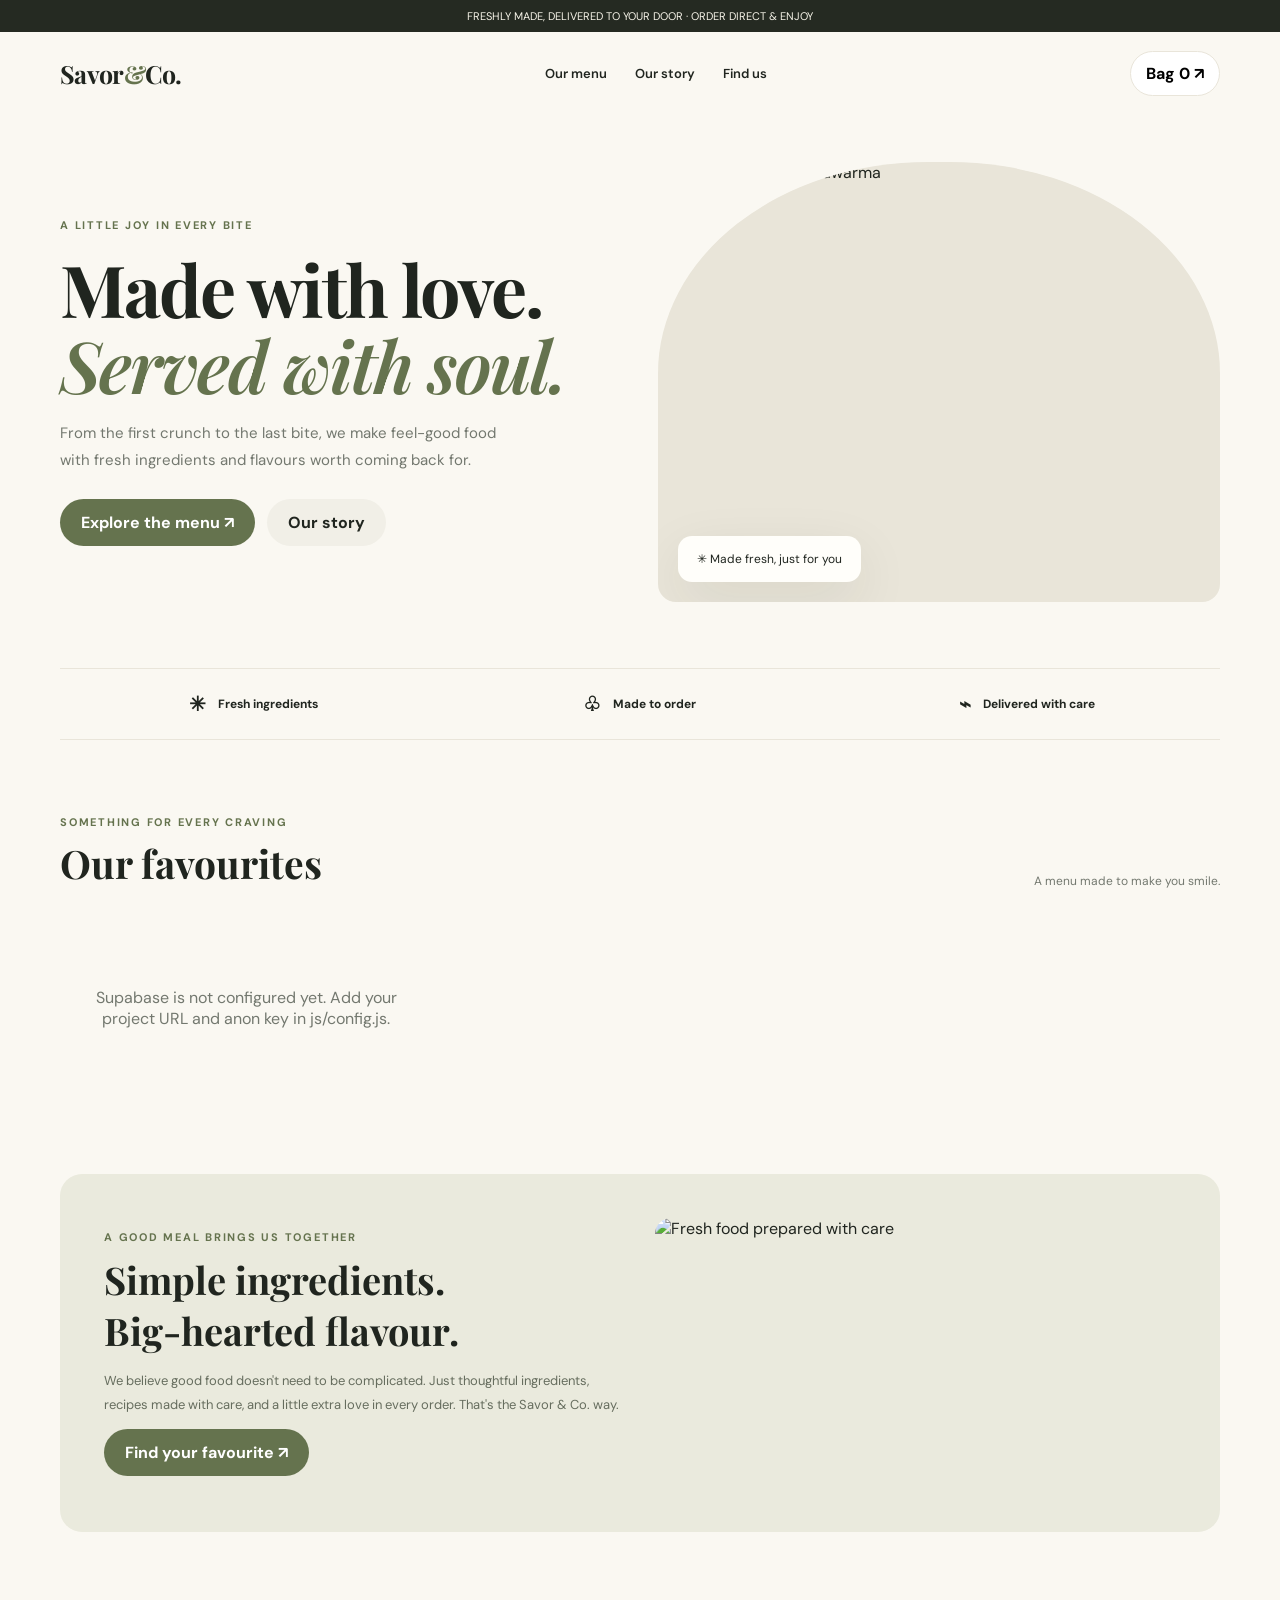
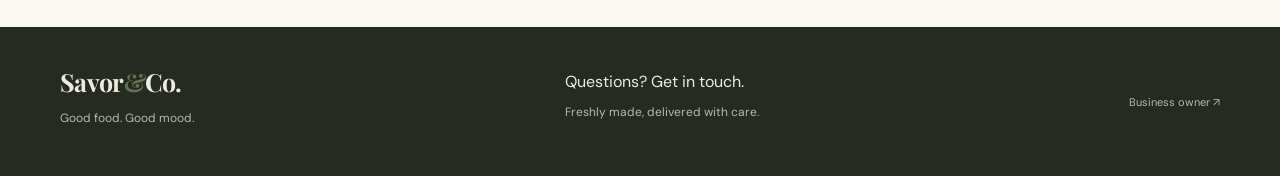
==== index.html @ 69ebbc9c "Initial commit - Savor and Co restaurant website" ====
<!doctype html>
<html lang="en">
<head>
  <meta charset="utf-8"><meta name="viewport" content="width=device-width,initial-scale=1">
  <meta name="theme-color" content="#faf8f2">
  <title>Savor & Co. — Good food. Good mood.</title>
  <link rel="preconnect" href="https://fonts.googleapis.com"><link rel="preconnect" href="https://fonts.gstatic.com" crossorigin>
  <link href="https://fonts.googleapis.com/css2?family=DM+Sans:wght@400;500;600;700&family=Playfair+Display:wght@600;700;800&display=swap" rel="stylesheet">
  <link rel="stylesheet" href="/styles.css">
  <script src="https://cdn.jsdelivr.net/npm/@supabase/supabase-js@2"></script>
  <script src="/js/config.js"></script><script defer src="/js/storefront.js"></script>
</head>
<body>
<div class="topbar">FRESHLY MADE, DELIVERED TO YOUR DOOR · ORDER DIRECT & ENJOY</div>
<header class="container nav">
  <a class="brand" href="/">Savor<span>&</span>Co.</a>
  <nav class="navlinks"><a href="#menu">Our menu</a><a href="#story">Our story</a><a href="#footer">Find us</a></nav>
  <div class="navright"><button class="cartbtn" id="cartOpen">Bag <span id="cartCount">0</span> ↗</button></div>
</header>
<main>
  <section class="container hero">
    <div><div class="eyebrow">A little joy in every bite</div><h1>Made with love.<br><em>Served with soul.</em></h1>
      <p>From the first crunch to the last bite, we make feel-good food with fresh ingredients and flavours worth coming back for.</p>
      <div class="hero-actions"><a href="#menu" class="btn btn-primary">Explore the menu ↗</a><a href="#story" class="btn btn-light">Our story</a></div>
    </div>
    <div class="hero-art"><img src="https://images.unsplash.com/photo-1529006557810-274b9b2fc783?w=1200&auto=format&fit=crop&q=90" alt="Freshly prepared shawarma"><div class="hero-note">✳ Made fresh, just for you</div></div>
  </section>
  <section class="container benefits"><div class="benefit"><b>✳</b><span>Fresh ingredients</span></div><div class="benefit"><b>♧</b><span>Made to order</span></div><div class="benefit"><b>⌁</b><span>Delivered with care</span></div></section>
  <section class="container" id="menu"><div class="sectionhead"><div><div class="eyebrow">Something for every craving</div><h2>Our favourites</h2></div><span class="muted small">A menu made to make you smile.</span></div>
    <div class="filters" id="filters"></div><div class="products" id="products"><div class="empty">Loading the menu…</div></div>
  </section>
  <section class="container about" id="story"><div><div class="eyebrow">A good meal brings us together</div><h2>Simple ingredients.<br>Big-hearted flavour.</h2><p>We believe good food doesn't need to be complicated. Just thoughtful ingredients, recipes made with care, and a little extra love in every order. That's the Savor & Co. way.</p><a href="#menu" class="btn btn-primary">Find your favourite ↗</a></div><img src="https://images.unsplash.com/photo-1555939594-58d7cb561ad1?w=1000&auto=format&fit=crop&q=85" alt="Fresh food prepared with care"></section>
</main>
<footer class="footer" id="footer"><div class="container footerinner"><div><a class="brand" href="/">Savor<span>&</span>Co.</a><p id="footTag">Good food. Good mood.</p></div><div><div id="footPhone">Questions? Get in touch.</div><p id="footAddress">Freshly made, delivered with care.</p></div><a class="owner-link" href="/owner/">Business owner ↗</a></div></footer>
<div class="drawerback" id="drawer"><aside class="drawer"><div class="drawerhead"><h2>Your bag <span id="drawerCount" class="muted tiny"></span></h2><button class="close" id="cartClose">×</button></div><div class="cartlines" id="cartLines"></div><div class="cartfoot"><div class="totalrow"><span>Subtotal</span><b id="subtotal">PKR 0</b></div><div class="totalrow"><span>Delivery</span><b id="delivery">PKR 150</b></div><div class="totalrow grand"><b>Total</b><b id="grand">PKR 150</b></div><button class="btn btn-primary checkout" id="checkoutBtn">Proceed to checkout →</button></div></aside></div>
<div class="modalback" id="checkoutModal"><div class="modal"><button class="close float-right" id="checkoutClose">×</button><div id="checkoutContent"><div class="eyebrow">Almost there</div><h2>Let's get it to you.</h2><p class="muted small">Add your delivery details to place your order.</p>
<form class="formgrid" id="checkoutForm"><div class="field"><label>Your name *</label><input name="name" required maxlength="100" placeholder="Full name"></div>
<div class="twocol"><div class="field"><label>Phone number *</label><input name="phone" required maxlength="40" placeholder="03XX XXXXXXX"></div><div class="field"><label>Email (optional)</label><input name="email" type="email" maxlength="160" placeholder="you@email.com"></div></div>
<div class="field"><label>Delivery address *</label><textarea name="address" rows="2" required maxlength="500" placeholder="House, street, area, city"></textarea></div>
<div class="field"><label>Delivery notes (optional)</label><input name="notes" maxlength="500" placeholder="Landmark or instructions"></div>
<div class="totalrow"><span>Payment</span><b>Cash on delivery</b></div><button class="btn btn-primary" id="placeOrder" type="submit">Place my order · <span id="checkoutTotal">PKR 0</span></button><div class="muted small" id="checkoutError" role="status"></div></form></div></div></div>
<div class="toast hidden" id="toast"></div>
</body></html>
---- styles.css ----
:root{--ink:#20251f;--muted:#73786f;--cream:#faf8f2;--paper:#fffefa;--olive:#65734e;--olive-dark:#465338;--orange:#d97945;--line:#e9e5da;--shadow:0 18px 55px rgba(40,42,32,.09);--sans:'DM Sans',sans-serif;--serif:'Playfair Display',serif}
*{box-sizing:border-box}html{scroll-behavior:smooth}body{margin:0;background:var(--cream);color:var(--ink);font-family:var(--sans)}button,input,textarea,select{font:inherit}button{cursor:pointer}a{color:inherit;text-decoration:none}.container{width:min(1160px,calc(100% - 44px));margin:auto}.eyebrow{text-transform:uppercase;letter-spacing:.16em;font-size:11px;font-weight:700;color:var(--olive)}.serif,.brand,h1,h2,h3{font-family:var(--serif)}.brand{font-weight:700;font-size:25px;letter-spacing:-.7px}.brand span{color:var(--olive)}.muted{color:var(--muted)}.small{font-size:12px}.tiny{font-size:11px}.btn{border:0;border-radius:999px;padding:13px 21px;font-weight:700;display:inline-flex;align-items:center;justify-content:center;gap:9px;transition:.2s}.btn-primary{background:var(--olive);color:white}.btn-primary:hover{background:var(--olive-dark);transform:translateY(-1px)}.btn-light{background:#f1efe7;color:var(--ink)}.hidden{display:none!important}.topbar{background:#252a22;color:#f7f4e9;font-size:11px;text-align:center;padding:9px}.nav{height:82px;display:flex;align-items:center;justify-content:space-between}.navlinks{display:flex;gap:28px;font-size:13px;font-weight:600}.navright{display:flex;align-items:center;gap:12px}.cartbtn{border:1px solid var(--line);background:white;border-radius:99px;padding:11px 15px;font-weight:700}.hero{display:grid;grid-template-columns:1fr 1fr;align-items:center;gap:35px;padding:48px 0 66px}.hero h1{font-size:clamp(45px,5.6vw,72px);line-height:1.06;letter-spacing:-2px;margin:18px 0}.hero h1 em{color:var(--olive);font-weight:600}.hero p{color:var(--muted);line-height:1.8;max-width:440px;font-size:15px}.hero-actions{display:flex;gap:12px;margin-top:25px}.hero-art{height:440px;border-radius:48% 48% 18px 18px;overflow:hidden;position:relative;background:#e9e5d9}.hero-art img{width:100%;height:100%;object-fit:cover}.hero-note{position:absolute;bottom:20px;left:20px;background:var(--paper);padding:15px 19px;border-radius:14px;box-shadow:var(--shadow);font-size:12px}.benefits{display:grid;grid-template-columns:repeat(3,1fr);border-block:1px solid var(--line);padding:22px 0;margin-bottom:75px}.benefit{display:flex;align-items:center;justify-content:center;gap:12px;font-size:12px;font-weight:700}.benefit b{font-size:20px}.sectionhead{display:flex;justify-content:space-between;align-items:end;margin-bottom:25px}.sectionhead h2{font-size:39px;margin:8px 0 0}.filters{display:flex;gap:8px;flex-wrap:wrap;margin-bottom:23px}.filter{border:1px solid var(--line);background:transparent;border-radius:99px;padding:9px 16px;font-size:12px;font-weight:700}.filter.active{background:var(--olive);color:white;border-color:var(--olive)}.products{display:grid;grid-template-columns:repeat(3,1fr);gap:22px}.product{background:var(--paper);border:1px solid #eeeae0;border-radius:18px;overflow:hidden;transition:.25s}.product:hover{transform:translateY(-5px);box-shadow:var(--shadow)}.product-img{height:218px;position:relative;background:#eae6db}.product-img img{width:100%;height:100%;object-fit:cover}.pill{position:absolute;top:13px;left:13px;background:var(--paper);border-radius:99px;padding:6px 11px;font-size:11px;font-weight:700}.product-info{padding:18px}.product-info h3{font-size:20px;margin:0 0 8px}.product-info p{font-size:12px;color:var(--muted);line-height:1.6;min-height:40px;margin:0 0 17px}.product-bottom{display:flex;justify-content:space-between;align-items:center}.price{font-weight:700;color:var(--olive-dark)}.add{width:38px;height:38px;border:0;border-radius:50%;background:var(--olive);color:white;font-size:22px}.about{margin:95px auto;background:#eaeadd;border-radius:22px;padding:44px;display:grid;grid-template-columns:1fr 1fr;gap:30px;align-items:center}.about h2{font-size:38px;margin:10px 0}.about p{color:#666d5e;line-height:1.8;font-size:13px}.about img{width:100%;height:270px;object-fit:cover;border-radius:16px}.footer{background:#252a22;color:#eeeadd;padding:38px 0;margin-top:75px}.footerinner{display:flex;justify-content:space-between;gap:20px;align-items:center}.footer p{font-size:12px;color:#b7b9ac}.owner-link{font-size:11px;color:#b7b9ac}.drawerback{position:fixed;inset:0;background:#171a1780;z-index:100;opacity:0;pointer-events:none;transition:.25s}.drawerback.open{opacity:1;pointer-events:auto}.drawer{position:absolute;right:0;top:0;height:100%;width:min(460px,100%);background:var(--paper);padding:25px;display:flex;flex-direction:column;transform:translateX(100%);transition:.25s}.drawerback.open .drawer{transform:translateX(0)}.drawerhead,.orderhead{display:flex;justify-content:space-between;align-items:center;gap:15px}.drawerhead{border-bottom:1px solid var(--line);padding-bottom:16px}.drawerhead h2{font-size:27px;margin:0}.close{border:0;background:#f0eee7;border-radius:50%;width:35px;height:35px;font-size:20px}.cartlines{overflow:auto;flex:1;padding:15px 0}.cartline{display:grid;grid-template-columns:1fr auto;gap:10px;padding:14px 0;border-bottom:1px solid var(--line)}.cartline strong{font:700 16px var(--serif)}.qty{display:flex;gap:10px;align-items:center}.qty button{border:1px solid var(--line);background:white;border-radius:50%;width:27px;height:27px}.cartfoot{border-top:1px solid var(--line);padding-top:16px}.totalrow{display:flex;justify-content:space-between;margin:9px 0;font-size:13px}.grand{font-size:16px}.checkout{margin-top:14px;width:100%}.modalback{position:fixed;inset:0;background:#171a1780;z-index:120;display:none;align-items:center;justify-content:center;padding:18px}.modalback.open{display:flex}.modal{background:var(--paper);border-radius:20px;padding:28px;width:min(540px,100%);max-height:90vh;overflow:auto}.modal h2{font-size:28px;margin:0 0 5px}.float-right{float:right}.formgrid{display:grid;gap:13px;margin-top:20px}.twocol{display:grid;grid-template-columns:1fr 1fr;gap:12px}.field{display:grid;gap:7px}.field label{font-size:12px;font-weight:700;color:#555b50}.field input,.field textarea,.field select{width:100%;border:1px solid var(--line);border-radius:12px;background:var(--paper);padding:12px 13px;outline:none;color:var(--ink)}.field input:focus,.field textarea:focus{border-color:var(--olive)}.success{text-align:center;padding:35px 10px}.check{font-size:46px;color:var(--olive)}.empty{text-align:center;color:var(--muted);padding:50px 10px}.empty b{display:block;color:var(--ink);font:700 22px var(--serif);margin-bottom:8px}.toast{position:fixed;bottom:22px;left:50%;transform:translateX(-50%);background:#252a22;color:white;padding:13px 20px;border-radius:999px;z-index:1000;box-shadow:var(--shadow);font-size:13px}
.login-wrap{min-height:100vh;display:grid;place-items:center;padding:20px}.login-card{width:min(420px,100%);background:var(--paper);padding:34px;border:1px solid var(--line);border-radius:20px;box-shadow:var(--shadow)}.login-card .brand{display:block;margin-bottom:35px}.login-card h1{font-size:38px;margin:8px 0}.error{color:#b23d32;font-size:12px}.shell{min-height:100vh;display:grid;grid-template-columns:245px 1fr}.side{background:#252a22;color:#eeeadd;padding:28px 20px;display:flex;flex-direction:column}.side .brand{padding:0 10px 35px}.side .brand span{color:#b9c39e}.side nav{display:grid;gap:6px}.side nav a{padding:12px 13px;border-radius:10px;font-size:13px;color:#d5d6cb}.side nav a.active,.side nav a:hover{background:#3b4335;color:white}.side small{margin-top:auto;padding:25px 10px;color:#aeb2a3;font-size:10px;line-height:1.8}.logout{margin-top:15px}.main{padding:35px clamp(20px,4vw,55px);overflow:hidden}.owner-top{display:flex;justify-content:space-between;align-items:center;margin-bottom:25px}.owner-top h1{font-size:32px;margin:7px 0}.notice{font-size:12px;color:var(--muted);line-height:1.7}.stats{display:grid;grid-template-columns:repeat(4,1fr);gap:14px;margin-bottom:22px}.stat,.panel{background:var(--paper);border:1px solid var(--line);border-radius:16px;padding:20px}.stat span{display:block;font-size:11px;color:var(--muted)}.stat b{display:block;font:700 30px var(--serif);margin-top:8px}.panel h2{font-size:25px;margin:8px 0 15px}.order{background:var(--paper);border:1px solid var(--line);border-radius:15px;padding:18px;margin:12px 0}.order h3{font-size:17px;margin:0}.order p{font-size:12px;line-height:1.8;color:var(--muted)}.status{background:#eef0e7;color:var(--olive-dark);padding:6px 10px;border-radius:99px;font-size:10px;text-transform:capitalize}.orderitems{font-size:12px;line-height:1.8;padding:10px 0;border-top:1px solid var(--line)}.orderfoot{display:flex;justify-content:space-between;align-items:center;border-top:1px solid var(--line);padding-top:12px}.orderfoot select{border:1px solid var(--line);border-radius:8px;padding:8px;background:white}.tabs{display:flex;gap:8px;flex-wrap:wrap;margin-bottom:15px}.tab{border:1px solid var(--line);background:transparent;border-radius:99px;padding:9px 15px;font-size:12px}.tab.active{background:var(--olive);color:white}.tablewrap{overflow:auto;margin-top:20px}.products-table{width:100%;border-collapse:collapse;font-size:12px;min-width:600px}.products-table th,.products-table td{text-align:left;padding:13px 10px;border-bottom:1px solid var(--line)}.products-table th{color:var(--muted);font-weight:600}.product-cell{display:flex;align-items:center;gap:10px}.thumb{width:44px;height:44px;object-fit:cover;border-radius:9px;background:#eee}.action{border:0;background:#eef0e7;color:var(--olive-dark);padding:7px 10px;border-radius:7px;margin-right:5px;font-size:11px}.action.danger{background:#f8e9e6;color:#a83f32}.settings-panel{max-width:680px}.checkrow{display:flex;gap:9px;font-size:12px;align-items:center}.settings-panel .formgrid{max-width:520px}
@media(max-width:760px){.container{width:min(100% - 30px,560px)}.nav{height:70px}.navlinks{display:none}.brand{font-size:22px}.hero{grid-template-columns:1fr;padding:28px 0 45px}.hero-art{height:320px;grid-row:1}.hero h1{font-size:51px}.benefits{margin-bottom:55px}.benefit{font-size:10px;gap:6px;text-align:center;flex-direction:column}.products{grid-template-columns:repeat(2,1fr);gap:12px}.product-img{height:150px}.product-info{padding:12px}.product-info h3{font-size:16px}.product-info p{font-size:11px}.about{grid-template-columns:1fr;padding:25px;margin:65px auto}.about img{height:200px}.sectionhead h2{font-size:31px}.footerinner{align-items:flex-start;flex-direction:column}.twocol{grid-template-columns:1fr}.shell{grid-template-columns:1fr}.side{padding:12px 15px}.side .brand{padding:4px 5px 12px}.side nav{display:flex;overflow:auto}.side nav a{white-space:nowrap;padding:9px}.side small{display:none}.main{padding:20px 15px}.stats{grid-template-columns:repeat(2,1fr)}.owner-top h1{font-size:26px}.settings-panel{padding:16px}}
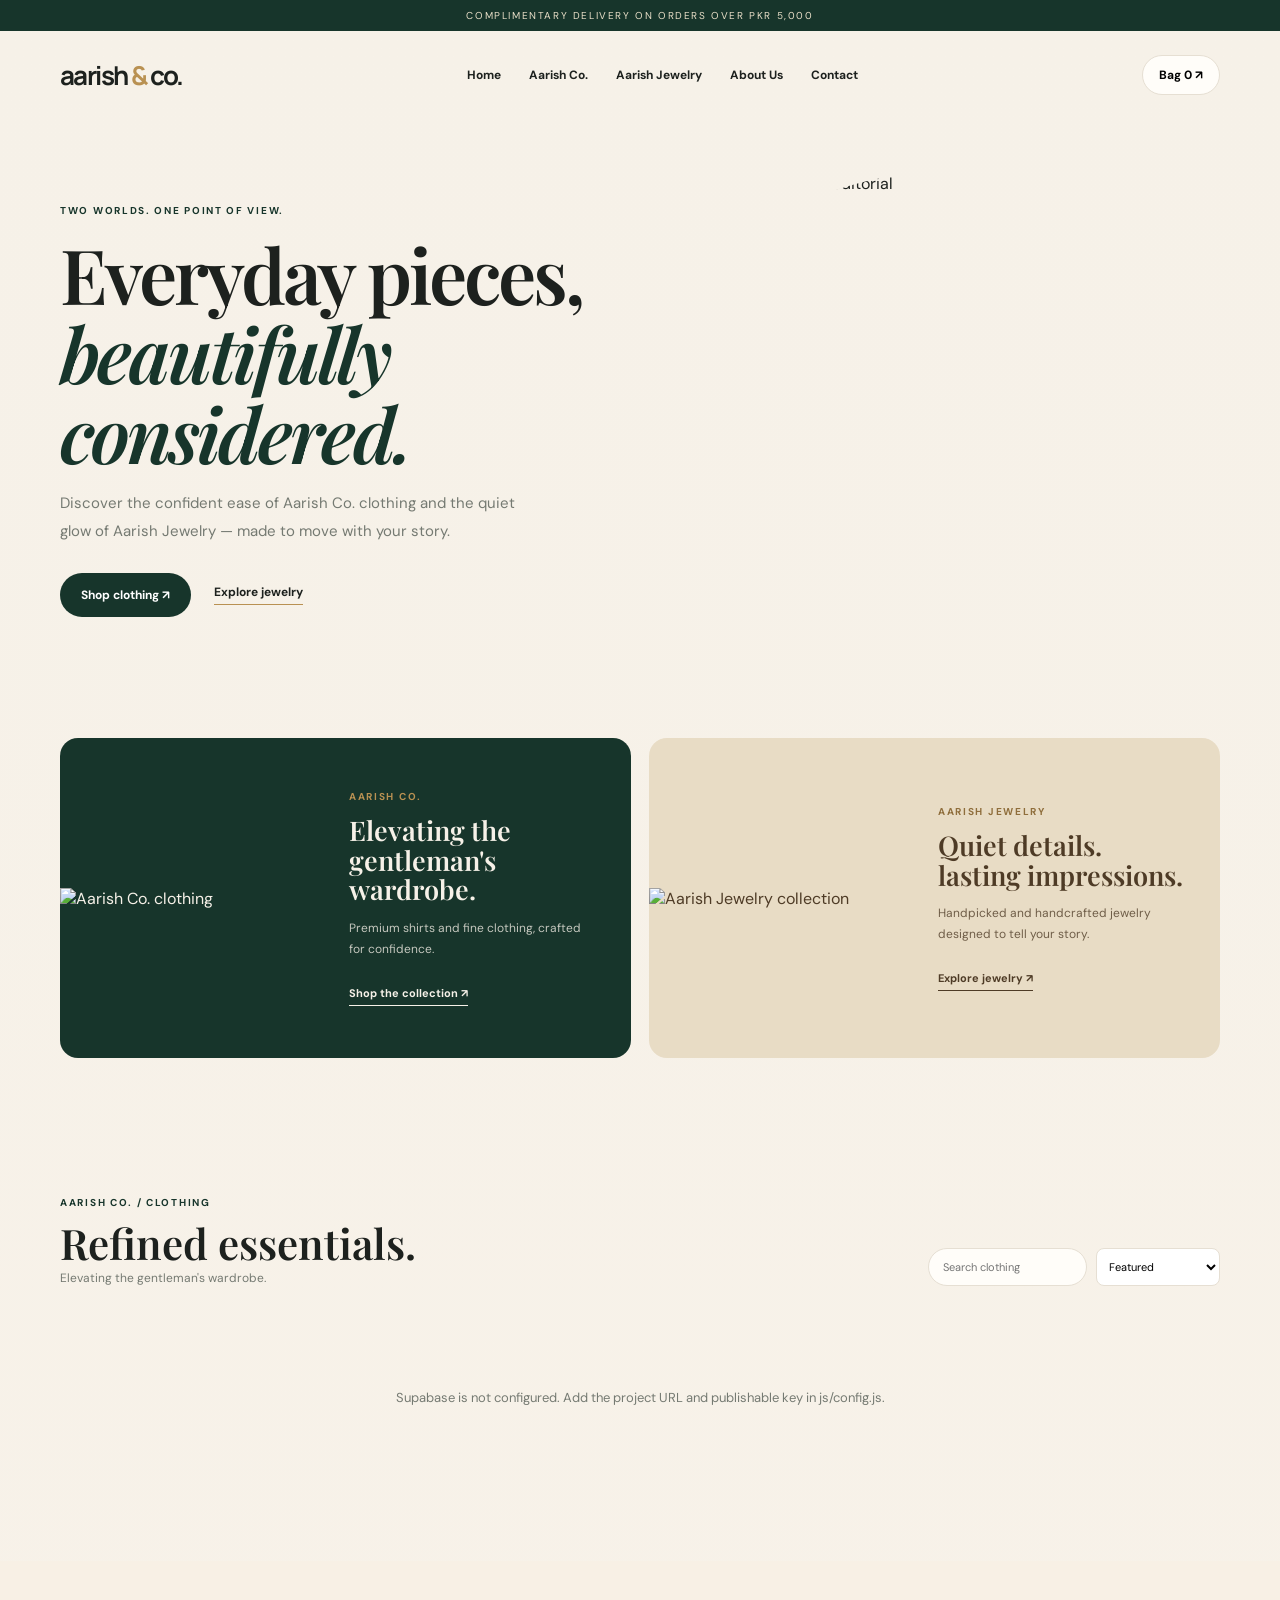
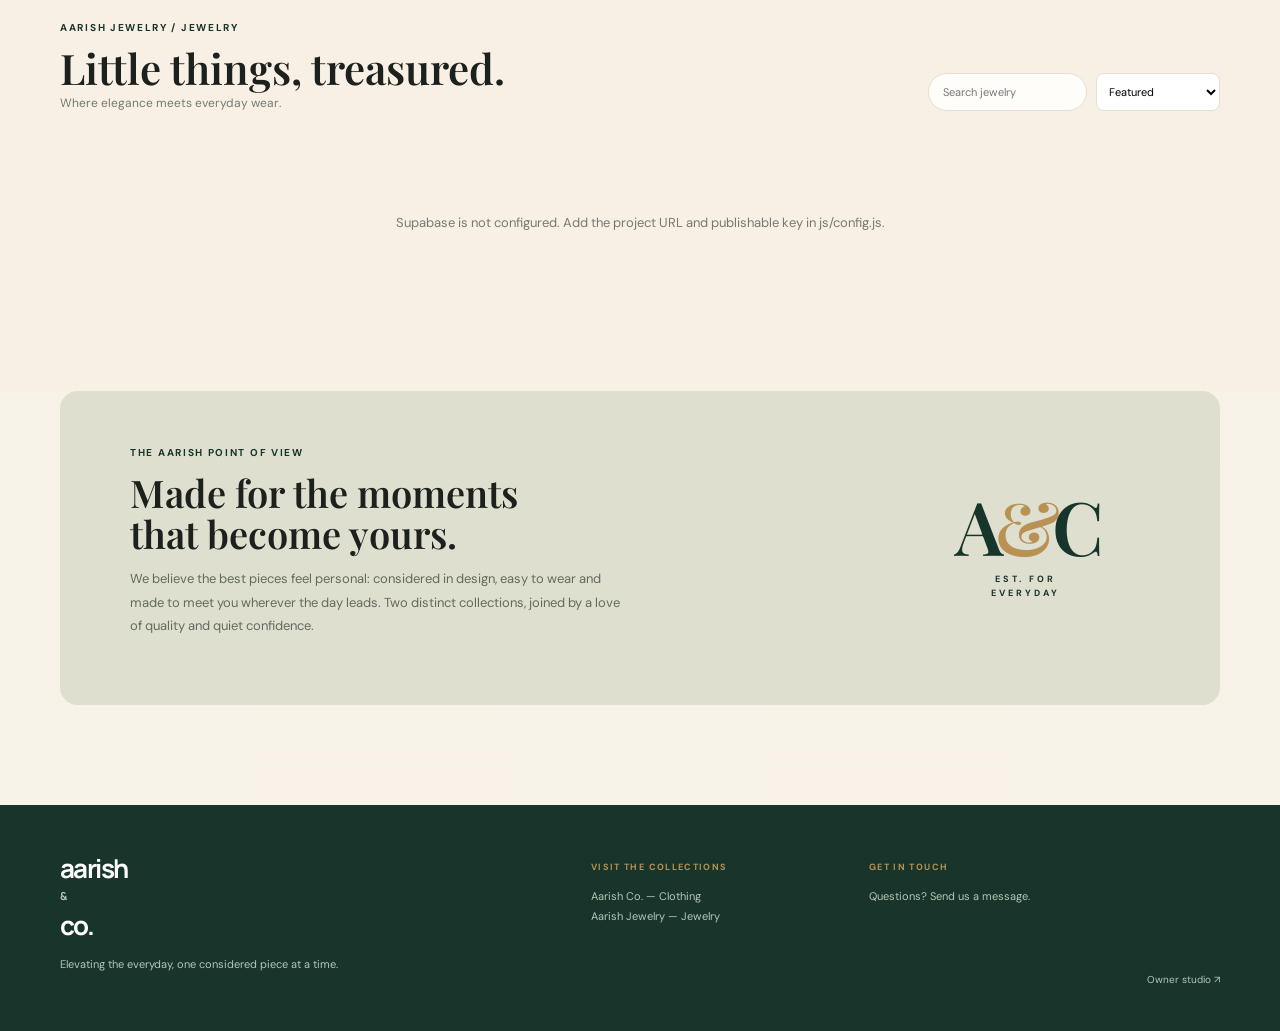
==== commit 7fb4eed0: "Transform storefront into Aarish multi-brand shop Co-authored-by: copilot-swe-agent[bot] <198982749+" ====
--- a/index.html
+++ b/index.html
@@ -2,42 +2,43 @@
 <html lang="en">
 <head>
   <meta charset="utf-8"><meta name="viewport" content="width=device-width,initial-scale=1">
-  <meta name="theme-color" content="#faf8f2">
-  <title>Savor & Co. — Good food. Good mood.</title>
-  <link rel="preconnect" href="https://fonts.googleapis.com"><link rel="preconnect" href="https://fonts.gstatic.com" crossorigin>
-  <link href="https://fonts.googleapis.com/css2?family=DM+Sans:wght@400;500;600;700&family=Playfair+Display:wght@600;700;800&display=swap" rel="stylesheet">
-  <link rel="stylesheet" href="/styles.css">
+  <meta name="theme-color" content="#17352b">
+  <title>Aarish Co. + Aarish Jewelry</title>
+  <link rel="preconnect" href="https://fonts.googleapis.com">
+  <link rel="preconnect" href="https://fonts.gstatic.com" crossorigin>
+  <link href="https://fonts.googleapis.com/css2?family=DM+Sans:wght@400;500;600;700&family=Manrope:wght@500;600;700;800&family=Playfair+Display:ital,wght@0,600;0,700;1,600&display=swap" rel="stylesheet">
+  <link rel="stylesheet" href="./styles.css">
   <script src="https://cdn.jsdelivr.net/npm/@supabase/supabase-js@2"></script>
-  <script src="/js/config.js"></script><script defer src="/js/storefront.js"></script>
+  <script src="./js/config.js"></script><script defer src="./js/storefront.js"></script>
 </head>
 <body>
-<div class="topbar">FRESHLY MADE, DELIVERED TO YOUR DOOR · ORDER DIRECT & ENJOY</div>
-<header class="container nav">
-  <a class="brand" href="/">Savor<span>&</span>Co.</a>
-  <nav class="navlinks"><a href="#menu">Our menu</a><a href="#story">Our story</a><a href="#footer">Find us</a></nav>
-  <div class="navright"><button class="cartbtn" id="cartOpen">Bag <span id="cartCount">0</span> ↗</button></div>
-</header>
-<main>
-  <section class="container hero">
-    <div><div class="eyebrow">A little joy in every bite</div><h1>Made with love.<br><em>Served with soul.</em></h1>
-      <p>From the first crunch to the last bite, we make feel-good food with fresh ingredients and flavours worth coming back for.</p>
-      <div class="hero-actions"><a href="#menu" class="btn btn-primary">Explore the menu ↗</a><a href="#story" class="btn btn-light">Our story</a></div>
-    </div>
-    <div class="hero-art"><img src="https://images.unsplash.com/photo-1529006557810-274b9b2fc783?w=1200&auto=format&fit=crop&q=90" alt="Freshly prepared shawarma"><div class="hero-note">✳ Made fresh, just for you</div></div>
-  </section>
-  <section class="container benefits"><div class="benefit"><b>✳</b><span>Fresh ingredients</span></div><div class="benefit"><b>♧</b><span>Made to order</span></div><div class="benefit"><b>⌁</b><span>Delivered with care</span></div></section>
-  <section class="container" id="menu"><div class="sectionhead"><div><div class="eyebrow">Something for every craving</div><h2>Our favourites</h2></div><span class="muted small">A menu made to make you smile.</span></div>
-    <div class="filters" id="filters"></div><div class="products" id="products"><div class="empty">Loading the menu…</div></div>
-  </section>
-  <section class="container about" id="story"><div><div class="eyebrow">A good meal brings us together</div><h2>Simple ingredients.<br>Big-hearted flavour.</h2><p>We believe good food doesn't need to be complicated. Just thoughtful ingredients, recipes made with care, and a little extra love in every order. That's the Savor & Co. way.</p><a href="#menu" class="btn btn-primary">Find your favourite ↗</a></div><img src="https://images.unsplash.com/photo-1555939594-58d7cb561ad1?w=1000&auto=format&fit=crop&q=85" alt="Fresh food prepared with care"></section>
-</main>
-<footer class="footer" id="footer"><div class="container footerinner"><div><a class="brand" href="/">Savor<span>&</span>Co.</a><p id="footTag">Good food. Good mood.</p></div><div><div id="footPhone">Questions? Get in touch.</div><p id="footAddress">Freshly made, delivered with care.</p></div><a class="owner-link" href="/owner/">Business owner ↗</a></div></footer>
-<div class="drawerback" id="drawer"><aside class="drawer"><div class="drawerhead"><h2>Your bag <span id="drawerCount" class="muted tiny"></span></h2><button class="close" id="cartClose">×</button></div><div class="cartlines" id="cartLines"></div><div class="cartfoot"><div class="totalrow"><span>Subtotal</span><b id="subtotal">PKR 0</b></div><div class="totalrow"><span>Delivery</span><b id="delivery">PKR 150</b></div><div class="totalrow grand"><b>Total</b><b id="grand">PKR 150</b></div><button class="btn btn-primary checkout" id="checkoutBtn">Proceed to checkout →</button></div></aside></div>
-<div class="modalback" id="checkoutModal"><div class="modal"><button class="close float-right" id="checkoutClose">×</button><div id="checkoutContent"><div class="eyebrow">Almost there</div><h2>Let's get it to you.</h2><p class="muted small">Add your delivery details to place your order.</p>
-<form class="formgrid" id="checkoutForm"><div class="field"><label>Your name *</label><input name="name" required maxlength="100" placeholder="Full name"></div>
-<div class="twocol"><div class="field"><label>Phone number *</label><input name="phone" required maxlength="40" placeholder="03XX XXXXXXX"></div><div class="field"><label>Email (optional)</label><input name="email" type="email" maxlength="160" placeholder="you@email.com"></div></div>
-<div class="field"><label>Delivery address *</label><textarea name="address" rows="2" required maxlength="500" placeholder="House, street, area, city"></textarea></div>
-<div class="field"><label>Delivery notes (optional)</label><input name="notes" maxlength="500" placeholder="Landmark or instructions"></div>
-<div class="totalrow"><span>Payment</span><b>Cash on delivery</b></div><button class="btn btn-primary" id="placeOrder" type="submit">Place my order · <span id="checkoutTotal">PKR 0</span></button><div class="muted small" id="checkoutError" role="status"></div></form></div></div></div>
-<div class="toast hidden" id="toast"></div>
-</body></html>+  <div class="announcement">COMPLIMENTARY DELIVERY ON ORDERS OVER PKR 5,000</div>
+  <header class="site-nav container">
+    <button class="mobile-menu" id="menuToggle" aria-label="Open navigation">☰</button>
+    <a class="wordmark" href="#home">aarish <span>&</span> co.</a>
+    <nav id="mainNav">
+      <a href="#home">Home</a><a href="#clothing">Aarish Co.</a><a href="#jewelry">Aarish Jewelry</a>
+      <a href="#about">About Us</a><a href="#contact">Contact</a>
+    </nav>
+    <button class="bag-button" id="cartOpen">Bag <span id="cartCount">0</span> ↗</button>
+  </header>
+  <main>
+    <section class="intro container" id="home">
+      <div class="intro-copy"><p class="kicker">Two worlds. One point of view.</p><h1>Everyday pieces,<br><em>beautifully considered.</em></h1><p class="lead">Discover the confident ease of Aarish Co. clothing and the quiet glow of Aarish Jewelry — made to move with your story.</p><div class="intro-actions"><a class="button button-dark" href="#clothing">Shop clothing ↗</a><a class="text-link" href="#jewelry">Explore jewelry</a></div></div>
+      <div class="intro-image"><img src="https://images.unsplash.com/photo-1617127365659-c47fa864d8bc?w=1200&auto=format&fit=crop&q=88" alt="Tailored menswear editorial"></div>
+    </section>
+    <section class="brand-panels container">
+      <a class="brand-panel clothing-panel" href="#clothing"><div class="panel-image"><img src="https://images.unsplash.com/photo-1610652492500-ded49ceeb378?w=900&auto=format&fit=crop&q=88" alt="Aarish Co. clothing"></div><div><p class="kicker">Aarish Co.</p><h2>Elevating the<br>gentleman's wardrobe.</h2><p>Premium shirts and fine clothing, crafted for confidence.</p><span class="panel-link">Shop the collection ↗</span></div></a>
+      <a class="brand-panel jewelry-panel" href="#jewelry"><div class="panel-image"><img src="https://images.unsplash.com/photo-1515562141207-7a88fb7ce338?w=900&auto=format&fit=crop&q=88" alt="Aarish Jewelry collection"></div><div><p class="kicker">Aarish Jewelry</p><h2>Quiet details.<br>lasting impressions.</h2><p>Handpicked and handcrafted jewelry designed to tell your story.</p><span class="panel-link">Explore jewelry ↗</span></div></a>
+    </section>
+    <section class="collection container" id="clothing" data-brand="clothing"><div class="collection-head"><div><p class="kicker">Aarish Co. / Clothing</p><h2>Refined essentials.</h2><p class="collection-note">Elevating the gentleman's wardrobe.</p></div><div class="collection-tools"><input id="clothingSearch" class="search" placeholder="Search clothing" aria-label="Search clothing"><select id="clothingSort" class="sort"><option value="featured">Featured</option><option value="newest">Newest</option><option value="low">Price: low to high</option><option value="high">Price: high to low</option></select></div></div><div class="category-row" id="clothingFilters"></div><div class="product-grid" id="clothingProducts"><div class="loading">Loading the collection…</div></div></section>
+    <section class="collection jewelry-collection container" id="jewelry" data-brand="jewelry"><div class="collection-head"><div><p class="kicker">Aarish Jewelry / Jewelry</p><h2>Little things, treasured.</h2><p class="collection-note">Where elegance meets everyday wear.</p></div><div class="collection-tools"><input id="jewelrySearch" class="search" placeholder="Search jewelry" aria-label="Search jewelry"><select id="jewelrySort" class="sort"><option value="featured">Featured</option><option value="newest">Newest</option><option value="low">Price: low to high</option><option value="high">Price: high to low</option></select></div></div><div class="category-row" id="jewelryFilters"></div><div class="product-grid" id="jewelryProducts"><div class="loading">Loading the collection…</div></div></section>
+    <section class="story container" id="about"><div><p class="kicker">The Aarish point of view</p><h2>Made for the moments<br>that become yours.</h2><p>We believe the best pieces feel personal: considered in design, easy to wear and made to meet you wherever the day leads. Two distinct collections, joined by a love of quality and quiet confidence.</p></div><div class="story-mark">A<span>&</span>C<br><small>EST. FOR<br>EVERYDAY</small></div></section>
+  </main>
+  <footer class="footer" id="contact"><div class="container footer-grid"><div><a class="wordmark light" href="#home">aarish <span>&</span> co.</a><p>Elevating the everyday, one considered piece at a time.</p></div><div><p class="footer-label">Visit the collections</p><a href="#clothing">Aarish Co. — Clothing</a><a href="#jewelry">Aarish Jewelry — Jewelry</a></div><div><p class="footer-label">Get in touch</p><span id="footPhone">Questions? Send us a message.</span><span id="footAddress"></span></div><a class="owner-link" href="owner/">Owner studio ↗</a></div></footer>
+  <div class="drawerback" id="drawer"><aside class="drawer"><div class="drawer-head"><div><p class="kicker">Your selections</p><h2>Your bag <small id="drawerCount"></small></h2></div><button class="close" id="cartClose">×</button></div><div class="cart-lines" id="cartLines"></div><div class="cart-foot"><div class="total-row"><span>Subtotal</span><b id="subtotal">PKR 0</b></div><div class="total-row"><span>Delivery</span><b id="delivery">PKR 0</b></div><div class="total-row grand"><b>Total</b><b id="grand">PKR 0</b></div><button class="button button-dark full" id="checkoutBtn">Proceed to checkout →</button></div></aside></div>
+  <div class="modalback" id="checkoutModal"><div class="modal"><button class="close float-right" id="checkoutClose">×</button><div id="checkoutContent"><p class="kicker">Almost yours</p><h2>Let's get it to you.</h2><p class="muted">Cash on delivery is available at launch.</p><form class="form-grid" id="checkoutForm"><label>Name *<input name="name" required maxlength="100" placeholder="Full name"></label><div class="two-col"><label>Phone *<input name="phone" required maxlength="40" placeholder="03XX XXXXXXX"></label><label>Email<input name="email" type="email" maxlength="160" placeholder="you@email.com"></label></div><label>Delivery address *<textarea name="address" rows="3" required maxlength="500" placeholder="House, street, area, city"></textarea></label><label>Notes<input name="notes" maxlength="500" placeholder="Landmark or instructions"></label><div class="payment-note">Payment method <b>Cash on delivery</b></div><button class="button button-dark full" id="placeOrder" type="submit">Place order · <span id="checkoutTotal">PKR 0</span></button><div class="form-error" id="checkoutError" role="status"></div></form></div></div></div>
+  <div class="modalback" id="productDetailModal"><div class="modal"><button class="close float-right" id="productDetailClose">×</button><div id="productDetailContent"></div></div></div>
+  <div class="toast hidden" id="toast"></div>
+</body>
+</html>
--- a/styles.css
+++ b/styles.css
@@ -1,4 +1,5 @@
-:root{--ink:#20251f;--muted:#73786f;--cream:#faf8f2;--paper:#fffefa;--olive:#65734e;--olive-dark:#465338;--orange:#d97945;--line:#e9e5da;--shadow:0 18px 55px rgba(40,42,32,.09);--sans:'DM Sans',sans-serif;--serif:'Playfair Display',serif}
-*{box-sizing:border-box}html{scroll-behavior:smooth}body{margin:0;background:var(--cream);color:var(--ink);font-family:var(--sans)}button,input,textarea,select{font:inherit}button{cursor:pointer}a{color:inherit;text-decoration:none}.container{width:min(1160px,calc(100% - 44px));margin:auto}.eyebrow{text-transform:uppercase;letter-spacing:.16em;font-size:11px;font-weight:700;color:var(--olive)}.serif,.brand,h1,h2,h3{font-family:var(--serif)}.brand{font-weight:700;font-size:25px;letter-spacing:-.7px}.brand span{color:var(--olive)}.muted{color:var(--muted)}.small{font-size:12px}.tiny{font-size:11px}.btn{border:0;border-radius:999px;padding:13px 21px;font-weight:700;display:inline-flex;align-items:center;justify-content:center;gap:9px;transition:.2s}.btn-primary{background:var(--olive);color:white}.btn-primary:hover{background:var(--olive-dark);transform:translateY(-1px)}.btn-light{background:#f1efe7;color:var(--ink)}.hidden{display:none!important}.topbar{background:#252a22;color:#f7f4e9;font-size:11px;text-align:center;padding:9px}.nav{height:82px;display:flex;align-items:center;justify-content:space-between}.navlinks{display:flex;gap:28px;font-size:13px;font-weight:600}.navright{display:flex;align-items:center;gap:12px}.cartbtn{border:1px solid var(--line);background:white;border-radius:99px;padding:11px 15px;font-weight:700}.hero{display:grid;grid-template-columns:1fr 1fr;align-items:center;gap:35px;padding:48px 0 66px}.hero h1{font-size:clamp(45px,5.6vw,72px);line-height:1.06;letter-spacing:-2px;margin:18px 0}.hero h1 em{color:var(--olive);font-weight:600}.hero p{color:var(--muted);line-height:1.8;max-width:440px;font-size:15px}.hero-actions{display:flex;gap:12px;margin-top:25px}.hero-art{height:440px;border-radius:48% 48% 18px 18px;overflow:hidden;position:relative;background:#e9e5d9}.hero-art img{width:100%;height:100%;object-fit:cover}.hero-note{position:absolute;bottom:20px;left:20px;background:var(--paper);padding:15px 19px;border-radius:14px;box-shadow:var(--shadow);font-size:12px}.benefits{display:grid;grid-template-columns:repeat(3,1fr);border-block:1px solid var(--line);padding:22px 0;margin-bottom:75px}.benefit{display:flex;align-items:center;justify-content:center;gap:12px;font-size:12px;font-weight:700}.benefit b{font-size:20px}.sectionhead{display:flex;justify-content:space-between;align-items:end;margin-bottom:25px}.sectionhead h2{font-size:39px;margin:8px 0 0}.filters{display:flex;gap:8px;flex-wrap:wrap;margin-bottom:23px}.filter{border:1px solid var(--line);background:transparent;border-radius:99px;padding:9px 16px;font-size:12px;font-weight:700}.filter.active{background:var(--olive);color:white;border-color:var(--olive)}.products{display:grid;grid-template-columns:repeat(3,1fr);gap:22px}.product{background:var(--paper);border:1px solid #eeeae0;border-radius:18px;overflow:hidden;transition:.25s}.product:hover{transform:translateY(-5px);box-shadow:var(--shadow)}.product-img{height:218px;position:relative;background:#eae6db}.product-img img{width:100%;height:100%;object-fit:cover}.pill{position:absolute;top:13px;left:13px;background:var(--paper);border-radius:99px;padding:6px 11px;font-size:11px;font-weight:700}.product-info{padding:18px}.product-info h3{font-size:20px;margin:0 0 8px}.product-info p{font-size:12px;color:var(--muted);line-height:1.6;min-height:40px;margin:0 0 17px}.product-bottom{display:flex;justify-content:space-between;align-items:center}.price{font-weight:700;color:var(--olive-dark)}.add{width:38px;height:38px;border:0;border-radius:50%;background:var(--olive);color:white;font-size:22px}.about{margin:95px auto;background:#eaeadd;border-radius:22px;padding:44px;display:grid;grid-template-columns:1fr 1fr;gap:30px;align-items:center}.about h2{font-size:38px;margin:10px 0}.about p{color:#666d5e;line-height:1.8;font-size:13px}.about img{width:100%;height:270px;object-fit:cover;border-radius:16px}.footer{background:#252a22;color:#eeeadd;padding:38px 0;margin-top:75px}.footerinner{display:flex;justify-content:space-between;gap:20px;align-items:center}.footer p{font-size:12px;color:#b7b9ac}.owner-link{font-size:11px;color:#b7b9ac}.drawerback{position:fixed;inset:0;background:#171a1780;z-index:100;opacity:0;pointer-events:none;transition:.25s}.drawerback.open{opacity:1;pointer-events:auto}.drawer{position:absolute;right:0;top:0;height:100%;width:min(460px,100%);background:var(--paper);padding:25px;display:flex;flex-direction:column;transform:translateX(100%);transition:.25s}.drawerback.open .drawer{transform:translateX(0)}.drawerhead,.orderhead{display:flex;justify-content:space-between;align-items:center;gap:15px}.drawerhead{border-bottom:1px solid var(--line);padding-bottom:16px}.drawerhead h2{font-size:27px;margin:0}.close{border:0;background:#f0eee7;border-radius:50%;width:35px;height:35px;font-size:20px}.cartlines{overflow:auto;flex:1;padding:15px 0}.cartline{display:grid;grid-template-columns:1fr auto;gap:10px;padding:14px 0;border-bottom:1px solid var(--line)}.cartline strong{font:700 16px var(--serif)}.qty{display:flex;gap:10px;align-items:center}.qty button{border:1px solid var(--line);background:white;border-radius:50%;width:27px;height:27px}.cartfoot{border-top:1px solid var(--line);padding-top:16px}.totalrow{display:flex;justify-content:space-between;margin:9px 0;font-size:13px}.grand{font-size:16px}.checkout{margin-top:14px;width:100%}.modalback{position:fixed;inset:0;background:#171a1780;z-index:120;display:none;align-items:center;justify-content:center;padding:18px}.modalback.open{display:flex}.modal{background:var(--paper);border-radius:20px;padding:28px;width:min(540px,100%);max-height:90vh;overflow:auto}.modal h2{font-size:28px;margin:0 0 5px}.float-right{float:right}.formgrid{display:grid;gap:13px;margin-top:20px}.twocol{display:grid;grid-template-columns:1fr 1fr;gap:12px}.field{display:grid;gap:7px}.field label{font-size:12px;font-weight:700;color:#555b50}.field input,.field textarea,.field select{width:100%;border:1px solid var(--line);border-radius:12px;background:var(--paper);padding:12px 13px;outline:none;color:var(--ink)}.field input:focus,.field textarea:focus{border-color:var(--olive)}.success{text-align:center;padding:35px 10px}.check{font-size:46px;color:var(--olive)}.empty{text-align:center;color:var(--muted);padding:50px 10px}.empty b{display:block;color:var(--ink);font:700 22px var(--serif);margin-bottom:8px}.toast{position:fixed;bottom:22px;left:50%;transform:translateX(-50%);background:#252a22;color:white;padding:13px 20px;border-radius:999px;z-index:1000;box-shadow:var(--shadow);font-size:13px}
-.login-wrap{min-height:100vh;display:grid;place-items:center;padding:20px}.login-card{width:min(420px,100%);background:var(--paper);padding:34px;border:1px solid var(--line);border-radius:20px;box-shadow:var(--shadow)}.login-card .brand{display:block;margin-bottom:35px}.login-card h1{font-size:38px;margin:8px 0}.error{color:#b23d32;font-size:12px}.shell{min-height:100vh;display:grid;grid-template-columns:245px 1fr}.side{background:#252a22;color:#eeeadd;padding:28px 20px;display:flex;flex-direction:column}.side .brand{padding:0 10px 35px}.side .brand span{color:#b9c39e}.side nav{display:grid;gap:6px}.side nav a{padding:12px 13px;border-radius:10px;font-size:13px;color:#d5d6cb}.side nav a.active,.side nav a:hover{background:#3b4335;color:white}.side small{margin-top:auto;padding:25px 10px;color:#aeb2a3;font-size:10px;line-height:1.8}.logout{margin-top:15px}.main{padding:35px clamp(20px,4vw,55px);overflow:hidden}.owner-top{display:flex;justify-content:space-between;align-items:center;margin-bottom:25px}.owner-top h1{font-size:32px;margin:7px 0}.notice{font-size:12px;color:var(--muted);line-height:1.7}.stats{display:grid;grid-template-columns:repeat(4,1fr);gap:14px;margin-bottom:22px}.stat,.panel{background:var(--paper);border:1px solid var(--line);border-radius:16px;padding:20px}.stat span{display:block;font-size:11px;color:var(--muted)}.stat b{display:block;font:700 30px var(--serif);margin-top:8px}.panel h2{font-size:25px;margin:8px 0 15px}.order{background:var(--paper);border:1px solid var(--line);border-radius:15px;padding:18px;margin:12px 0}.order h3{font-size:17px;margin:0}.order p{font-size:12px;line-height:1.8;color:var(--muted)}.status{background:#eef0e7;color:var(--olive-dark);padding:6px 10px;border-radius:99px;font-size:10px;text-transform:capitalize}.orderitems{font-size:12px;line-height:1.8;padding:10px 0;border-top:1px solid var(--line)}.orderfoot{display:flex;justify-content:space-between;align-items:center;border-top:1px solid var(--line);padding-top:12px}.orderfoot select{border:1px solid var(--line);border-radius:8px;padding:8px;background:white}.tabs{display:flex;gap:8px;flex-wrap:wrap;margin-bottom:15px}.tab{border:1px solid var(--line);background:transparent;border-radius:99px;padding:9px 15px;font-size:12px}.tab.active{background:var(--olive);color:white}.tablewrap{overflow:auto;margin-top:20px}.products-table{width:100%;border-collapse:collapse;font-size:12px;min-width:600px}.products-table th,.products-table td{text-align:left;padding:13px 10px;border-bottom:1px solid var(--line)}.products-table th{color:var(--muted);font-weight:600}.product-cell{display:flex;align-items:center;gap:10px}.thumb{width:44px;height:44px;object-fit:cover;border-radius:9px;background:#eee}.action{border:0;background:#eef0e7;color:var(--olive-dark);padding:7px 10px;border-radius:7px;margin-right:5px;font-size:11px}.action.danger{background:#f8e9e6;color:#a83f32}.settings-panel{max-width:680px}.checkrow{display:flex;gap:9px;font-size:12px;align-items:center}.settings-panel .formgrid{max-width:520px}
-@media(max-width:760px){.container{width:min(100% - 30px,560px)}.nav{height:70px}.navlinks{display:none}.brand{font-size:22px}.hero{grid-template-columns:1fr;padding:28px 0 45px}.hero-art{height:320px;grid-row:1}.hero h1{font-size:51px}.benefits{margin-bottom:55px}.benefit{font-size:10px;gap:6px;text-align:center;flex-direction:column}.products{grid-template-columns:repeat(2,1fr);gap:12px}.product-img{height:150px}.product-info{padding:12px}.product-info h3{font-size:16px}.product-info p{font-size:11px}.about{grid-template-columns:1fr;padding:25px;margin:65px auto}.about img{height:200px}.sectionhead h2{font-size:31px}.footerinner{align-items:flex-start;flex-direction:column}.twocol{grid-template-columns:1fr}.shell{grid-template-columns:1fr}.side{padding:12px 15px}.side .brand{padding:4px 5px 12px}.side nav{display:flex;overflow:auto}.side nav a{white-space:nowrap;padding:9px}.side small{display:none}.main{padding:20px 15px}.stats{grid-template-columns:repeat(2,1fr)}.owner-top h1{font-size:26px}.settings-panel{padding:16px}}
+:root{--forest:#17352b;--forest-2:#295345;--ink:#1d211e;--muted:#757a72;--ivory:#f6f1e8;--paper:#fffdf9;--gold:#b99152;--champagne:#d7bc8c;--line:#e6dfd3;--shadow:0 20px 60px #25342b14;--sans:'DM Sans',sans-serif;--display:'Manrope',sans-serif;--serif:'Playfair Display',serif}
+*{box-sizing:border-box}html{scroll-behavior:smooth}body{margin:0;background:var(--ivory);color:var(--ink);font-family:var(--sans)}body:has(.jewelry-collection){background:linear-gradient(var(--ivory),#f8f2e9)}button,input,textarea,select{font:inherit}button{cursor:pointer}a{color:inherit;text-decoration:none}.container{width:min(1160px,calc(100% - 44px));margin-inline:auto}.hidden{display:none!important}.muted{color:var(--muted)}.announcement{background:var(--forest);color:#e9dfc8;text-align:center;padding:9px;font-size:10px;letter-spacing:.16em}.site-nav{height:88px;display:flex;align-items:center;justify-content:space-between;gap:25px}.wordmark{font:700 26px var(--display);letter-spacing:-1.6px}.wordmark span{color:var(--gold)}.site-nav nav{display:flex;gap:28px;font-size:12px;font-weight:700}.site-nav nav a:hover,.text-link:hover{color:var(--gold)}.bag-button{border:1px solid var(--line);background:var(--paper);border-radius:999px;padding:11px 16px;font-weight:700;font-size:12px}.mobile-menu{display:none;border:0;background:none;font-size:20px}.intro{display:grid;grid-template-columns:1fr 1fr;gap:65px;align-items:center;padding:54px 0 90px}.intro h1{font:600 clamp(45px,6.1vw,76px)/1.04 var(--serif);letter-spacing:-3px;margin:17px 0}.intro h1 em{color:var(--forest);font-style:italic}.kicker{text-transform:uppercase;letter-spacing:.17em;font-size:10px;font-weight:700;color:var(--forest);margin:0}.lead{max-width:470px;color:var(--muted);font-size:15px;line-height:1.9}.intro-actions{display:flex;align-items:center;gap:23px;margin-top:27px}.button{border:0;border-radius:999px;padding:14px 21px;font-weight:700;font-size:12px;transition:.2s}.button-dark{background:var(--forest);color:white}.button-dark:hover{background:var(--forest-2);transform:translateY(-2px)}.button-light{background:#eee9df;color:var(--forest)}.text-link{font-size:12px;font-weight:700;border-bottom:1px solid var(--gold);padding-bottom:4px}.intro-image{height:475px;overflow:hidden;border-radius:48% 48% 12px 12px}.intro-image img,.panel-image img{width:100%;height:100%;object-fit:cover}.brand-panels{display:grid;grid-template-columns:1fr 1fr;gap:18px;margin-bottom:110px}.brand-panel{display:grid;grid-template-columns:45% 55%;min-height:320px;overflow:hidden;border-radius:18px;align-items:center;transition:.25s}.brand-panel:hover{transform:translateY(-4px);box-shadow:var(--shadow)}.brand-panel>div:last-child{padding:32px}.clothing-panel{background:var(--forest);color:#f6f1e8}.jewelry-panel{background:#e8dcc5;color:#4e3b26}.brand-panel .kicker{color:var(--gold)}.jewelry-panel .kicker{color:#8f6e3c}.brand-panel h2{font:600 27px/1.1 var(--serif);margin:13px 0}.brand-panel p:not(.kicker){font-size:12px;line-height:1.7;opacity:.78}.panel-link{font-size:11px;font-weight:700;display:inline-block;margin-top:15px;border-bottom:1px solid currentColor;padding-bottom:5px}.collection{padding:28px 0 100px}.jewelry-collection{background:#f8f0e5;padding:60px max(22px,calc((100vw - 1160px)/2)) 105px;width:100%;}.collection-head{display:flex;justify-content:space-between;align-items:end;gap:25px;margin-bottom:28px}.collection h2{font:600 42px/1.05 var(--serif);margin:12px 0 5px}.collection-note{color:var(--muted);font-size:12px;margin:0}.collection-tools{display:flex;gap:9px}.search,.sort{border:1px solid var(--line);background:var(--paper);border-radius:999px;padding:11px 14px;font-size:11px;outline:none}.search:focus{border-color:var(--gold)}.category-row{display:flex;gap:8px;flex-wrap:wrap;margin-bottom:20px}.category{border:1px solid var(--line);background:transparent;border-radius:999px;padding:9px 14px;font-size:11px;font-weight:700}.category.active{background:var(--forest);color:white;border-color:var(--forest)}.jewelry-collection .category.active{background:#9e7b45;border-color:#9e7b45}.product-grid{display:grid;grid-template-columns:repeat(4,1fr);gap:17px}.product-card{background:var(--paper);border:1px solid #eae2d7;border-radius:14px;overflow:hidden;transition:.25s}.product-card:hover{transform:translateY(-5px);box-shadow:var(--shadow)}.product-photo{height:265px;position:relative;background:#e6dfd4}.product-photo img{width:100%;height:100%;object-fit:cover}.badge{position:absolute;top:11px;left:11px;background:#fffdf9e8;border-radius:999px;padding:6px 9px;font-size:9px;font-weight:700}.product-info{padding:16px}.product-info h3{font:600 16px var(--serif);margin:0 0 7px}.product-info p{font-size:11px;line-height:1.55;color:var(--muted);height:34px;margin:0 0 14px;overflow:hidden}.product-bottom{display:flex;justify-content:space-between;align-items:center}.price{font:700 13px var(--display)}.old-price{text-decoration:line-through;color:#a6a39c;font-size:10px;margin-left:5px;font-weight:400}.add{width:32px;height:32px;border:0;border-radius:50%;background:var(--forest);color:#fff;font-size:19px}.jewelry-collection .add{background:#9e7b45}.loading,.empty{text-align:center;color:var(--muted);padding:55px 10px;font-size:13px;grid-column:1/-1}.story{background:#dedfcf;border-radius:18px;padding:55px 70px;display:grid;grid-template-columns:1fr 250px;align-items:center;margin-bottom:100px}.story h2{font:600 38px/1.08 var(--serif);margin:13px 0}.story p:not(.kicker){max-width:500px;line-height:1.8;color:#626a60;font-size:13px}.story-mark{font:600 74px/.8 var(--serif);color:var(--forest);text-align:center;letter-spacing:-8px}.story-mark span{color:var(--gold)}.story-mark small{display:block;font:700 9px/1.5 var(--sans);letter-spacing:.2em;color:var(--forest);margin-top:18px;letter-spacing:3px}.footer{background:var(--forest);color:#e8e4d7;padding:45px 0}.footer-grid{display:grid;grid-template-columns:2fr 1fr 1fr auto;gap:25px}.footer .light{color:#fff}.footer p,.footer span,.footer a:not(.wordmark):not(.owner-link){display:block;font-size:11px;color:#b9c5b9;line-height:1.9}.footer-label{color:var(--gold)!important;text-transform:uppercase;letter-spacing:.15em;font-size:9px!important;font-weight:700}.owner-link{font-size:10px;color:#b9c5b9;align-self:end}.drawerback,.modalback{position:fixed;inset:0;background:#111a1590;z-index:100;opacity:0;pointer-events:none;transition:.25s}.drawerback.open,.modalback.open{opacity:1;pointer-events:auto}.drawer{position:absolute;right:0;top:0;width:min(470px,100%);height:100%;background:var(--paper);padding:27px;display:flex;flex-direction:column;transform:translateX(100%);transition:.25s}.drawerback.open .drawer{transform:translateX(0)}.drawer-head{display:flex;justify-content:space-between;border-bottom:1px solid var(--line);padding-bottom:17px}.drawer h2{font:600 28px var(--serif);margin:8px 0 0}.drawer h2 small{font:11px var(--sans);color:var(--muted)}.close{width:34px;height:34px;border:0;border-radius:50%;background:#eee9df;font-size:20px}.cart-lines{overflow:auto;flex:1}.cart-line{display:grid;grid-template-columns:1fr auto;gap:10px;padding:16px 0;border-bottom:1px solid var(--line)}.cart-line strong{font:600 16px var(--serif)}.cart-line small{display:block;color:var(--muted);font-size:10px;margin-top:5px}.qty{display:flex;gap:8px;align-items:center}.qty button{width:26px;height:26px;border:1px solid var(--line);border-radius:50%;background:#fff}.cart-foot{border-top:1px solid var(--line);padding-top:15px}.total-row{display:flex;justify-content:space-between;margin:9px 0;font-size:12px}.grand{font-size:15px;margin-top:16px}.full{width:100%;margin-top:10px}.modalback{display:flex;align-items:center;justify-content:center;padding:18px}.modalback:not(.open){display:none}.modal{width:min(550px,100%);max-height:92vh;overflow:auto;background:var(--paper);padding:30px;border-radius:18px}.modal h2{font:600 31px var(--serif);margin:9px 0}.detail-image{width:100%;height:280px;object-fit:cover;border-radius:12px;margin:12px 0 18px}.small{font-size:11px}.float-right{float:right}.form-grid{display:grid;gap:14px;margin-top:22px}.form-grid label{display:grid;gap:7px;font-size:11px;font-weight:700;color:#5d645e}.form-grid input,.form-grid textarea,.form-grid select{width:100%;border:1px solid var(--line);border-radius:10px;padding:12px;background:#fffdf9;outline:none}.form-grid input:focus,.form-grid textarea:focus{border-color:var(--gold)}.two-col{display:grid;grid-template-columns:1fr 1fr;gap:12px}.payment-note{display:flex;justify-content:space-between;border-top:1px solid var(--line);padding-top:12px;font-size:11px;color:var(--muted)}.form-error{font-size:11px;color:#a34b42;min-height:16px}.success{text-align:center;padding:35px 10px}.success .check{font-size:50px;color:var(--gold)}.toast{position:fixed;z-index:1000;bottom:22px;left:50%;transform:translateX(-50%);background:var(--forest);color:#fff;padding:13px 20px;border-radius:999px;font-size:12px;box-shadow:var(--shadow)}
+.login-wrap{min-height:100vh;display:grid;place-items:center;padding:20px}.login-card{width:min(430px,100%);padding:35px;background:var(--paper);border:1px solid var(--line);border-radius:18px;box-shadow:var(--shadow)}.login-card .wordmark{display:block;margin-bottom:35px}.login-card h1{font:600 39px var(--serif);margin:10px 0}.error,.notice{font-size:11px;color:#a34b42}.shell{min-height:100vh;display:grid;grid-template-columns:245px 1fr}.side{background:var(--forest);color:#e8e4d7;padding:27px 19px;display:flex;flex-direction:column}.side .wordmark{padding:0 11px 34px;color:#fff}.side nav{display:grid;gap:5px}.side nav a{padding:12px 13px;border-radius:9px;color:#c4d0c4;font-size:12px}.side nav a.active,.side nav a:hover{background:#2c5143;color:#fff}.side small{margin-top:auto;color:#99b09d;font-size:9px;line-height:1.8;padding:22px 10px}.logout{margin-top:12px;background:#f3ecdf;color:var(--forest)}.main{padding:34px clamp(20px,4vw,55px);overflow:hidden}.owner-top{display:flex;justify-content:space-between;align-items:center;margin-bottom:22px}.owner-top h1{font:600 35px var(--serif);margin:8px 0}.stats{display:grid;grid-template-columns:repeat(4,1fr);gap:14px;margin-bottom:22px}.stat,.panel{background:var(--paper);border:1px solid var(--line);border-radius:15px;padding:20px}.stat span{font-size:10px;color:var(--muted)}.stat b{display:block;font:600 29px var(--serif);margin-top:8px}.panel h2{font:600 25px var(--serif);margin:8px 0 15px}.order{background:var(--paper);border:1px solid var(--line);border-radius:14px;padding:17px;margin:12px 0}.orderhead{display:flex;justify-content:space-between;gap:10px}.order h3{font:600 16px var(--serif);margin:0}.order p{font-size:11px;line-height:1.8;color:var(--muted)}.status{background:#edf1eb;color:var(--forest);border-radius:99px;padding:6px 9px;font-size:9px;text-transform:capitalize;height:max-content}.orderitems{border-block:1px solid var(--line);padding:10px 0;font-size:11px;line-height:1.8}.orderfoot{display:flex;justify-content:space-between;align-items:center;padding-top:12px}.orderfoot select,.sort{border:1px solid var(--line);border-radius:8px;padding:8px;background:#fff}.tabs{display:flex;gap:8px;flex-wrap:wrap;margin-bottom:16px}.tab{border:1px solid var(--line);background:transparent;border-radius:99px;padding:9px 14px;font-size:11px}.tab.active{background:var(--forest);color:#fff}.tablewrap{overflow:auto}.products-table{width:100%;border-collapse:collapse;font-size:11px;min-width:650px}.products-table th,.products-table td{padding:13px 10px;border-bottom:1px solid var(--line);text-align:left}.products-table th{color:var(--muted);font-weight:500}.product-cell{display:flex;align-items:center;gap:10px}.thumb{width:43px;height:43px;object-fit:cover;border-radius:8px}.action{border:0;background:#e9efe9;color:var(--forest);padding:7px 10px;border-radius:7px;font-size:10px;margin-right:5px}.action.danger{background:#f8e9e6;color:#a34b42}.checkrow{display:flex;gap:8px;align-items:center;font-size:11px}.settings-panel{max-width:700px}
+@media(max-width:850px){.site-nav nav{gap:15px}.product-grid{grid-template-columns:repeat(3,1fr)}.brand-panels{gap:12px}.brand-panel{grid-template-columns:1fr}.brand-panel .panel-image{height:180px}.brand-panel>div:last-child{padding:22px}.brand-panel h2{font-size:23px}.footer-grid{grid-template-columns:1fr 1fr}}
+@media(max-width:650px){.container{width:calc(100% - 30px)}.announcement{font-size:8px}.site-nav{height:70px}.mobile-menu{display:block}.site-nav nav{display:none;position:absolute;z-index:20;top:70px;left:0;right:0;background:var(--paper);padding:15px;box-shadow:var(--shadow);flex-direction:column}.site-nav nav.open{display:flex}.wordmark{font-size:22px}.intro{grid-template-columns:1fr;padding:30px 0 60px;gap:30px}.intro h1{font-size:52px}.intro-image{height:310px;grid-row:1}.brand-panels{grid-template-columns:1fr;margin-bottom:65px}.collection{padding-bottom:65px}.jewelry-collection{padding:45px 15px 65px}.collection-head{align-items:flex-start;flex-direction:column}.collection h2{font-size:34px}.collection-tools{width:100%}.search,.sort{width:50%}.product-grid{grid-template-columns:repeat(2,1fr);gap:10px}.product-photo{height:175px}.product-info{padding:12px}.product-info h3{font-size:15px}.story{grid-template-columns:1fr;padding:33px 25px;margin-bottom:65px}.story h2{font-size:31px}.story-mark{display:none}.footer-grid{grid-template-columns:1fr;gap:18px}.two-col{grid-template-columns:1fr}.shell{grid-template-columns:1fr}.side{padding:13px 15px}.side .wordmark{padding:2px 5px 13px}.side nav{display:flex;overflow:auto}.side nav a{white-space:nowrap;padding:9px}.side small{display:none}.main{padding:22px 15px}.stats{grid-template-columns:repeat(2,1fr)}.owner-top h1{font-size:28px}.owner-top .button{padding:10px}.settings-panel{padding:16px}}
